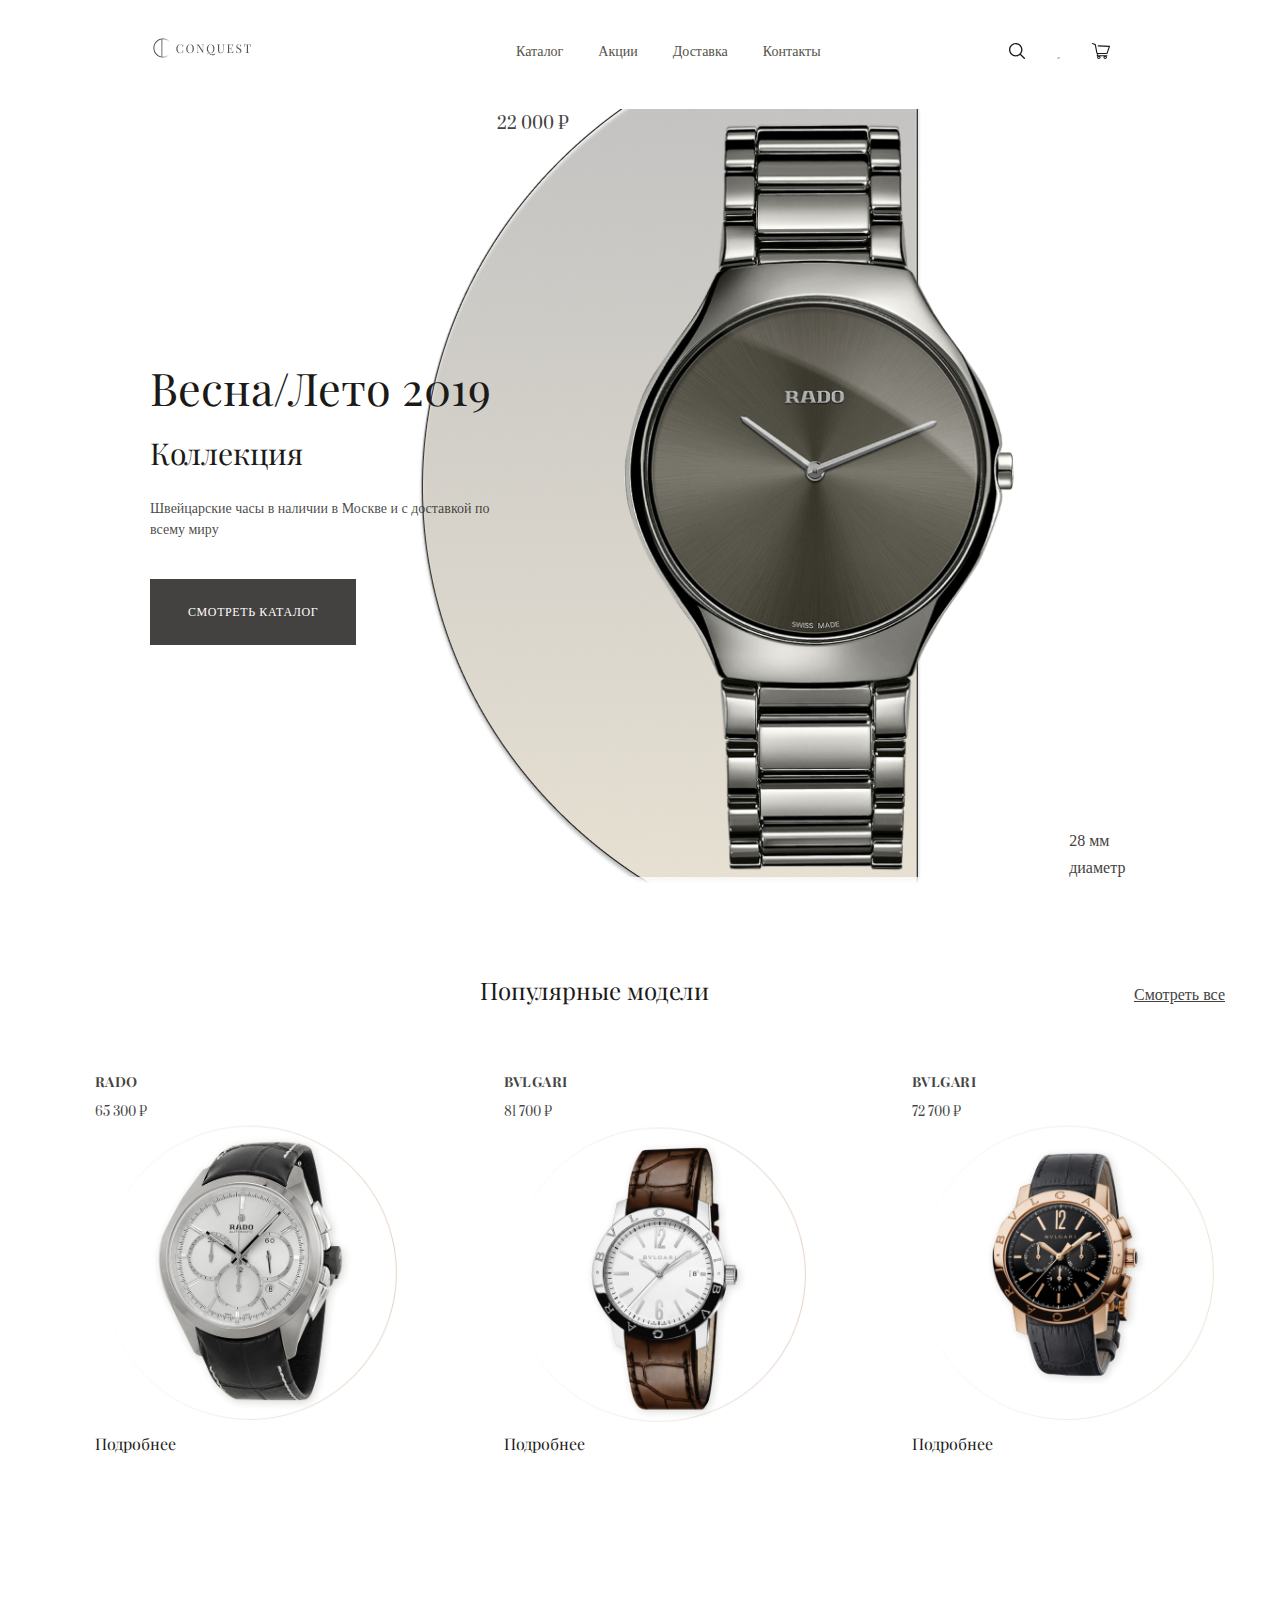
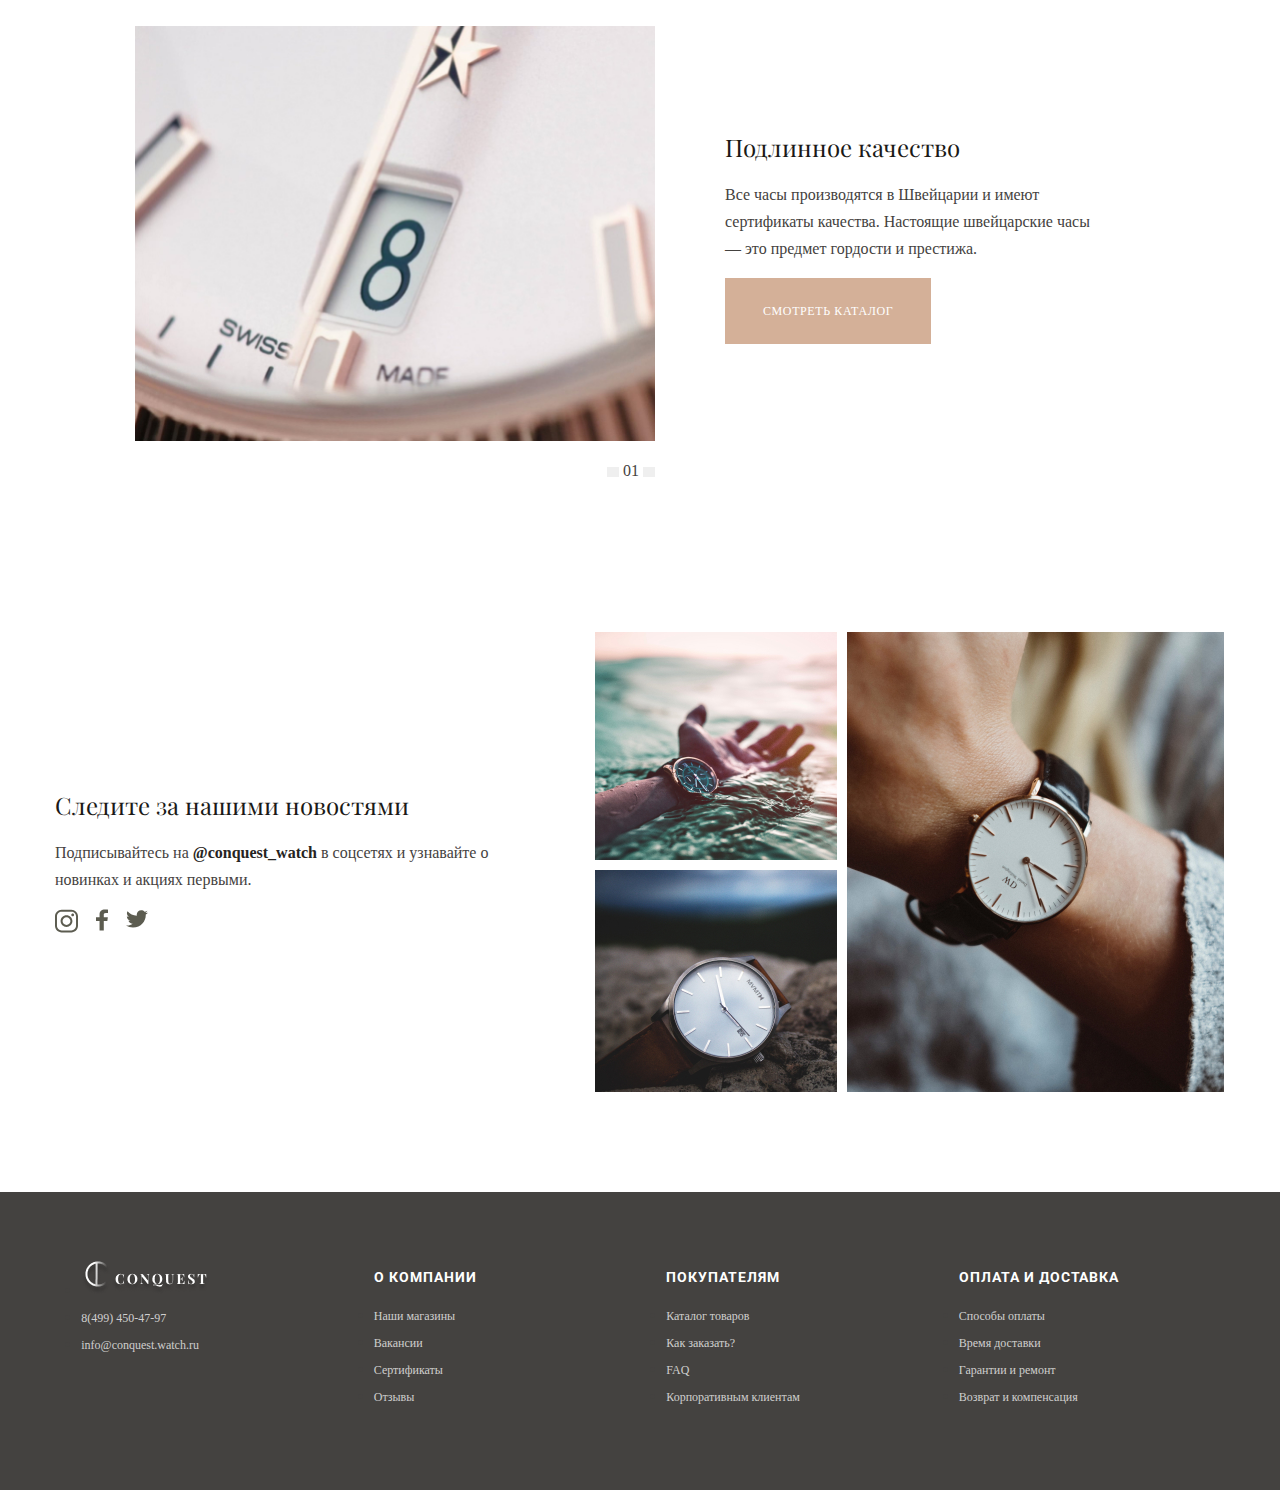
==== index.html @ d6b50c5d "Index is ready" ====
<!DOCTYPE html>
<html lang="ru">
    <head>
        <meta charset="utf-8">
        <title>Интернет-магазин часов Conquest</title>
        <link rel="stylesheet" href="style.css">
        <link href="https://fonts.googleapis.com/css2?family=Open+Sans:wght@400;700&family=Playfair+Display&family=Prata&family=Roboto:wght@400;500;700&display=swap" rel="stylesheet">
    </head>
    
    <body>
        <header class="main-header">
            <nav class="main-nav">
                <div class="container">
                    <div class="main-header-nav-wrapper">
                        <a class="header__img" href="">
                            <img  width="104" height="26" src="img/logo.png" alt="Логотип сайта">
                        </a>
                        <ul class="site-navigation">
                            <li class="site-navigation__item">
                                <a class="site-navigation__link">Каталог</a></li>
                            <li class="site-navigation__item">
                                <a class="site-navigation__link">Акции</a></li>
                            <li class="site-navigation__item">
                                <a class="site-navigation__link">Доставка</a></li>
                            <li class="site-navigation__item">
                                <a class="site-navigation__link">Контакты</a></li>
                        </ul>
                        <ul class="user-navigation">
                            <li class="user-navigation__item">
                                <a class="user-navigation__link">
                                  <img src="img/search.svg" width="16" height="16" alt="Поиск">
                                </a></li>
                            <li class="user-navigation__item">
                              <a class="user-navigation__link">
                                  <img src="img/favourite.svg" width="27" height="2ё" alt="Избранное">
                              </a></li>
                            <li class="user-navigation__item">
                                <a class="user-navigation__link">
                                  <img src="img/shopping-cart.svg" width="18" height="16" alt="Корзина">
                                </a></li>
                        </ul>
                    </div>
                </div>
            </nav>
        </header>
        
        <main>
        <h1 class="visually-hidden">Интернет-магазин часов "Conquest"</h1>
            <section class="promo">
                <div class="container">
                    <div class="promo-wrapper">
                        <div class="promo-text-col">
                            <h2 class="promo-title"><span>Весна/Лето 2019</span> Коллекция</h2>
                            <p class="promo-text">Швейцарские часы в наличии в Москве и с доставкой по всему миру</p>
                            <a class="btn btn-grey">Смотреть каталог</a>
                        </div>
                        <div class="promo-img-col">
                            <p class="promo-price promo-img-text">22 000 &#8381;</p>
                            <img src="img/watch_main.png" width="498" height="800" alt="Швейцарские часы">
                             <p class="promo-description">28 мм диаметр</p>
                         </div>
                     </div>
                 </div>
            </section>
            
            <section class="popular">
                <div class="container">
                    <header class="popular__header">
                        <h2 class="popular__title">Популярные модели</h2>
                        <a href="" class="show-more">Смотреть все</a>
                    </header>
                    <ul class="popular__list">
                        <li class="popular__item">
                            <h3 class="popular__subtitle">Rado</h3>
                            <p class="popular__price">65 300 &#8381</p>
                            <img class="popular__img" src="img/watch_1.png" width="313" alt="Часы Rado">
                            <a class="popular__link" href="">Подробнее</a>
                        </li>
                        <li class="popular__item">
                            <h3 class="popular__subtitle">Bvlgari</h3>
                            <p class="popular__price">81 700 &#8381</p>
                            <img class="popular__img" src="img/watch_3.png"  width="313" alt="Часы Bvlgari">
                            <a class="popular__link" href="">Подробнее</a>
                        </li>
                        <li class="popular__item">
                            <h3 class="popular__subtitle">Bvlgari</h3>
                            <p class="popular__price">72 700 &#8381</p>
                            <img class="popular__img" src="img/watch_4.png"  width="313" alt="Часы Bvlgari">
                            <a class="popular__link" href="">Подробнее</a>
                        </li>
                    </ul>
                </div>
            </section>
            
            <section class="banner">
                <div class="container">
                    <div class="banner-wrapper">
                      <div class="banner-img-col">
                        <img class="banner__img" src="img/photo_banner.jpg" width="520" height="415" alt="Подлинное качество">
                        <p class="gallery-button">
                        <button type="button" class="btn-previous"></button>
                        <span>01</span>
                        <button type="button" class="btn-next"></button>
                        </p>
                    </div>
                    <div class="banner-text-col">
                        <h2>Подлинное качество</h2>
                        <p>Все часы производятся в Швейцарии и имеют сертификаты качества. Настоящие швейцарские часы — это предмет гордости и престижа.</p>
                        <a class="btn btn-orange" href="">Смотреть каталог</a>
                    </div>
                </div>
              </div>
            </section>
            
            <section class="news">
                <div class="container">
                    <div class="news-wrapper">
                        <div class="news-text-col">
                            <h2>Следите за нашими новостями</h2>
                            <p>Подписывайтесь на <a class="news__link" href="instagram.com/conquest_watch">@conquest_watch</a> в соцсетях и узнавайте о новинках и акциях первыми.</p>
                            <ul class="social__list">
                                <li class="social__item">
                                    <a href="instagram.com/conquest_watch">
                                      <img src="img/instagram_icon.svg" width="23" alt="Instagram">
                                  </a>
                                </li>
                                <li class="social__item">
                                    <a href="facebook.com/conquest_watch">
                                       <img src="img/facebook_icon.svg" width="12" alt="Facebook">
                                  </a>
                                </li>
                                <li class="social__item">
                                    <a href="instagram.com/conquest_watch">
                                      <img src="img/twitter_icon.svg" width="22" alt="Twitter">
                                  </a>
                                </li>
                            </ul>
                        </div>
                        <div class="news-img-col">
                          <img class="news__img" src="img/photo_1.jpg" width="242" height="228" alt="">  
                            <img class="news__img" src="img/photo_2.jpg" width="242" height="222" alt="">                          <img class="news__img" src="img/photo_3.jpg" width="377" height="460" alt="">  
                        </div>
                    </div>
                </div>
            </section>
        
            
        </main>
        
        <footer class="main-footer">
            <div class="container">
                <div class="main-footer-wrapper">
                   <section class="main-footer-column">
                       <ul class="contacts-list">
                            <li class="contacts__item">
                               <img class="footer__logo" width="130" alt="Логотип компании Conquest" src="img/logo-white.png">
                            </li>
                            <li class="contacts__item">
                                <a class="main-footer-link" href="tel:84994504797">
                                8(499) 450-47-97
                                </a>
                            </li>
                            <li class="contacts__item">
                                <a class="main-footer-link" href="mailto:info@conquest.watch.ru">
                                    info@conquest.watch.ru
                                </a>
                            </li>
                       </ul>
                   </section>
           
           <section class="main-footer-column">
                    <h2 class="main-footer-title">О компании</h2>
                    <ul class="about-list">
                       <li>
                           <a class="main-footer-link" href="#">Наши магазины</a>
                        </li>
                       <li>
                           <a class="main-footer-link" href="#">Вакансии</a>
                       </li>
                       <li>
                           <a class="main-footer-link" href="#">Сертификаты</a>
                        </li>
                       <li>
                           <a class="main-footer-link" href="#">Отзывы</a>
                    </li>
               </ul>
           </section>
           <section class="main-footer-column">
            <h2 class="main-footer-title">Покупателям</h2>
            <ul class="info-list">
              <li><a class="main-footer-link" href="#">Каталог товаров</a></li>
              <li><a class="main-footer-link" href="#">Как заказать?</a></li>
              <li><a class="main-footer-link" href="#">FAQ</a></li>
              <li><a class="main-footer-link" href="#">Корпоративным клиентам</a></li>
            </ul>
          </section>
           <section class="main-footer-column">
            <h2 class="main-footer-title">Оплата и доставка</h2>
            <ul class="delivery-list">
              <li><a class="main-footer-link" href="#">Способы оплаты</a></li>
              <li><a class="main-footer-link" href="#">Время доставки</a></li>
              <li><a class="main-footer-link" href="#">Гарантии и ремонт</a></li>
              <li><a class="main-footer-link" href="#">Возврат и компенсация</a></li>
            </ul>
          </section>
           </div>
          </div>           
        </footer>
        
    </body>
</html>
---- style.css ----
body {
    margin: 0;
    padding: 0
    font-family: 'Roboto', 'Open sans', 'Verdana', sans-serif;
    font-weight: normal;
    font-size: 16px;
    line-height: 27px;
    color: #444240;
    min-width: 1200px;
}

* {
  box-sizing: border-box;
}

.visually-hidden {
    position: absolute;
    clip: rect(1px 1px 1px 1px);
    clip: rect(1px, 1px, 1px, 1px);
    padding: 0;
    border:0;
    height: 1px;
    width: 1px;
    overflow: hidden;
}

.container {
    width: 1170px;
    margin: 0 auto;
}

.main-header-nav-wrapper {
    display: flex;
    justify-content: flex-start;
    padding-left: 95px;
    padding-right: 95px;
}

.header__img {    
    padding-top: 35px;
    padding-bottom: 28px;
    margin-right: auto;
}

.site-navigation {
    display: flex;
    flex-wrap: wrap;
    width: 422px;
    
    margin: auto;
    
    list-style: none;
}

.site-navigation__item {
    padding-top: 35px;
    padding-bottom: 28px;
    margin-right: 35px;
    
    font-size: 14px;
    line-height: 16px;

    color: #555248;
}
    
.user-navigation {
    display: flex;
    justify-content: flex-end;
    align-content: flex-start;
    flex-wrap: wrap;
    
    margin: 0;
    padding: 0;
    
    list-style: none;
}

.user-navigation__item {
    list-style: none;
    
    padding-top: 40px;
    padding-bottom: 29px;
    
    margin-right: 20px;
}

.promo {
  background: url("img/elipse_main.png") no-repeat 55%;
}

.promo-wrapper {
    display: flex; 
  justify-content: flex-start;
  padding-left: 95px;
    padding-right: 95px;
}

.promo-text-col {
    width: 420 px;
    padding: 235px 0;  
}

.promo-img-col {
    display: flex;
  justify-content: space-between;
  width: 750px;    
}

h2 {
    font-family: Playfair Display;
    font-style: normal;
    font-weight: normal;

    color: #1B1A17;
}

.promo-title {
    font-size: 30px;
    line-height: 40px;
}

.promo-title span {
    font-size: 45px;
    line-height: 60px;
    display: block;
    margin-bottom: 16px;
}

.promo-text {
    font-weight: 300;
    font-size: 14px;
    line-height: 21px;

    color: rgba(27, 26, 23, 0.82);
    
    margin-bottom: 39px;
}

.btn {
    display: inline-block;
   
    padding: 26px 38px;
    
    font-weight: 500;
    font-size: 12px;
    line-height: 14px;
    letter-spacing: 0.05em;
    text-transform: uppercase;
    text-align: center;

    color: #FFFFFF;
}

.btn-grey {
    background: #444240;
}

.promo-price::after {
    content: "";
    width: 50px;
    background: url("img/line.png") no-repeat;
    display: inline-block;
}

.promo-description {
    align-self: flex-end; 
  
}

.promo-img-text {
    font-family: 'Prata';
    font-style: normal;
    font-weight: normal;
    font-size: 16px;
    line-height: 22px;
}

.popular {
    margin-top: 80px;
    margin-bottom: 120px;
}

.popular__header {
    display: flex;
}

.popular__title {
    margin: auto;   
}

.show-more {
  align-self: flex-end;  
  font-weight: 500;
  font-size: 16px;
  line-height: 19px;
  color: #444240;
  text-decoration: underline;
}

.popular__list {
    margin-top: 52px;
    display: flex;
    flex-wrap: wrap;
    justify-content: space-between;
  
  margin-right: -35px;    
}

.popular__item {
    list-style: none;  
    
    display: flex;
    flex-direction: column;    
    margin-right: 35px;
}

a {
    text-decoration: none;
}

.popular__subtitle {
  font-family: Playfair Display;
font-style: normal;
font-weight: bold;
font-size: 14px;
line-height: 24px;
letter-spacing: 0.03em;

color: rgba(27, 26, 23, 0.82);
  text-transform: uppercase;
  
  margin-bottom: 10px;
}

.popular__price {
  font-family: Prata;
font-style: normal;
font-weight: normal;
font-size: 12px;
line-height: 16px;

color: rgba(27, 26, 23, 0.82);
  
  margin-top: 0;
  margin-bottom: 0;
}



.popular__link {
    font-family: Playfair Display;
    font-style: normal;
    font-weight: normal;
    font-size: 16px;
    line-height: 21px;
    color: #1B1A17;
}

.banner {
  background: url("img/frame 1.png") no-repeat center center;
  background-size: 100%;
  margin-bottom: 80px;
}

.banner-wrapper {
    display: flex;
    justify-content: center;  
}

.banner-img-col {
    width: 600px;    
    padding: 52px 0 52px 80px;    
  
  display: flex;
  flex-direction: column;  
}

.gallery-button {
  align-self: flex-end;  
}

.btn-previous {
  backgorund: url("img/arrow_left.svg") no-repeat;
  background-size: 5px 10px;
  border: none;
  height: 10px;
}

.btn-next {
  backgorund: url("img/arrow_right.svg");
  background-size: 5px 10px;
  border: none;
  height: 10px;
}

.galerry-button span {
  font-family: Prata;
  font-style: normal;
  font-weight: normal;
  font-size: 12px;
  line-height: 16px;
  color: rgba(27, 26, 23, 0.82);
}

.banner-text-col {
    width: 570px;
    padding: 140px 125px 135px 70px;     
}

.btn-orange {
    background: #D4B098;
}

.news-wrapper {
    display:flex;
    justify-content: flex-start;
    flex-wrap: wrap;
}

.news-text-col {
    width: 540 px;
    padding: 140px 70px 150px 0;    
    box-sizing: border-box;
}

.news__link {
  font-weight: bold;
  color: #262421;  
}

.news-text-col p {
  width: 470px;
}

.social__list { 
  display: flex;    
  
  margin: 0;
  padding: 0;
}

.social__item {   
  list-style: none;
  
  margin-right: 18px;
}

.news-img-col {
    display: flex;
  flex-direction: column;
  flex-wrap: wrap;
  height: 470px;  
  margin-right: -10px; 
}

.news__img {    
    margin-right: 10px; 
}

.news__img:first-of-type {
  margin-bottom: 10px;
}

.main-footer {
    background: #444240;
    margin-top: 90px;
    padding-top: 65px;
    padding-bottom: 65px;
}
.main-footer-wrapper {
    display: flex;
    justify-content: space-around;
}

.main-footer-column {
  width: 240px;
}

.contacts-list {
  margin-top: 0; 
}



.main-footer ul {
    padding-left: 0;
    margin-left: 0;
}

.main-footer-title {
    font-family: Roboto, Open sans;
    font-style: normal;
    font-weight: bold;
    font-size: 14px;
    line-height: 16px;
    letter-spacing: 0.07em;
    text-transform: uppercase;
    color: #FFFFFF;
}

.main-footer-link {
    font-size: 12px;
    line-height: 14px;
    color: rgba(255, 255, 255, 0.75);
    margin-top: 15px;
}
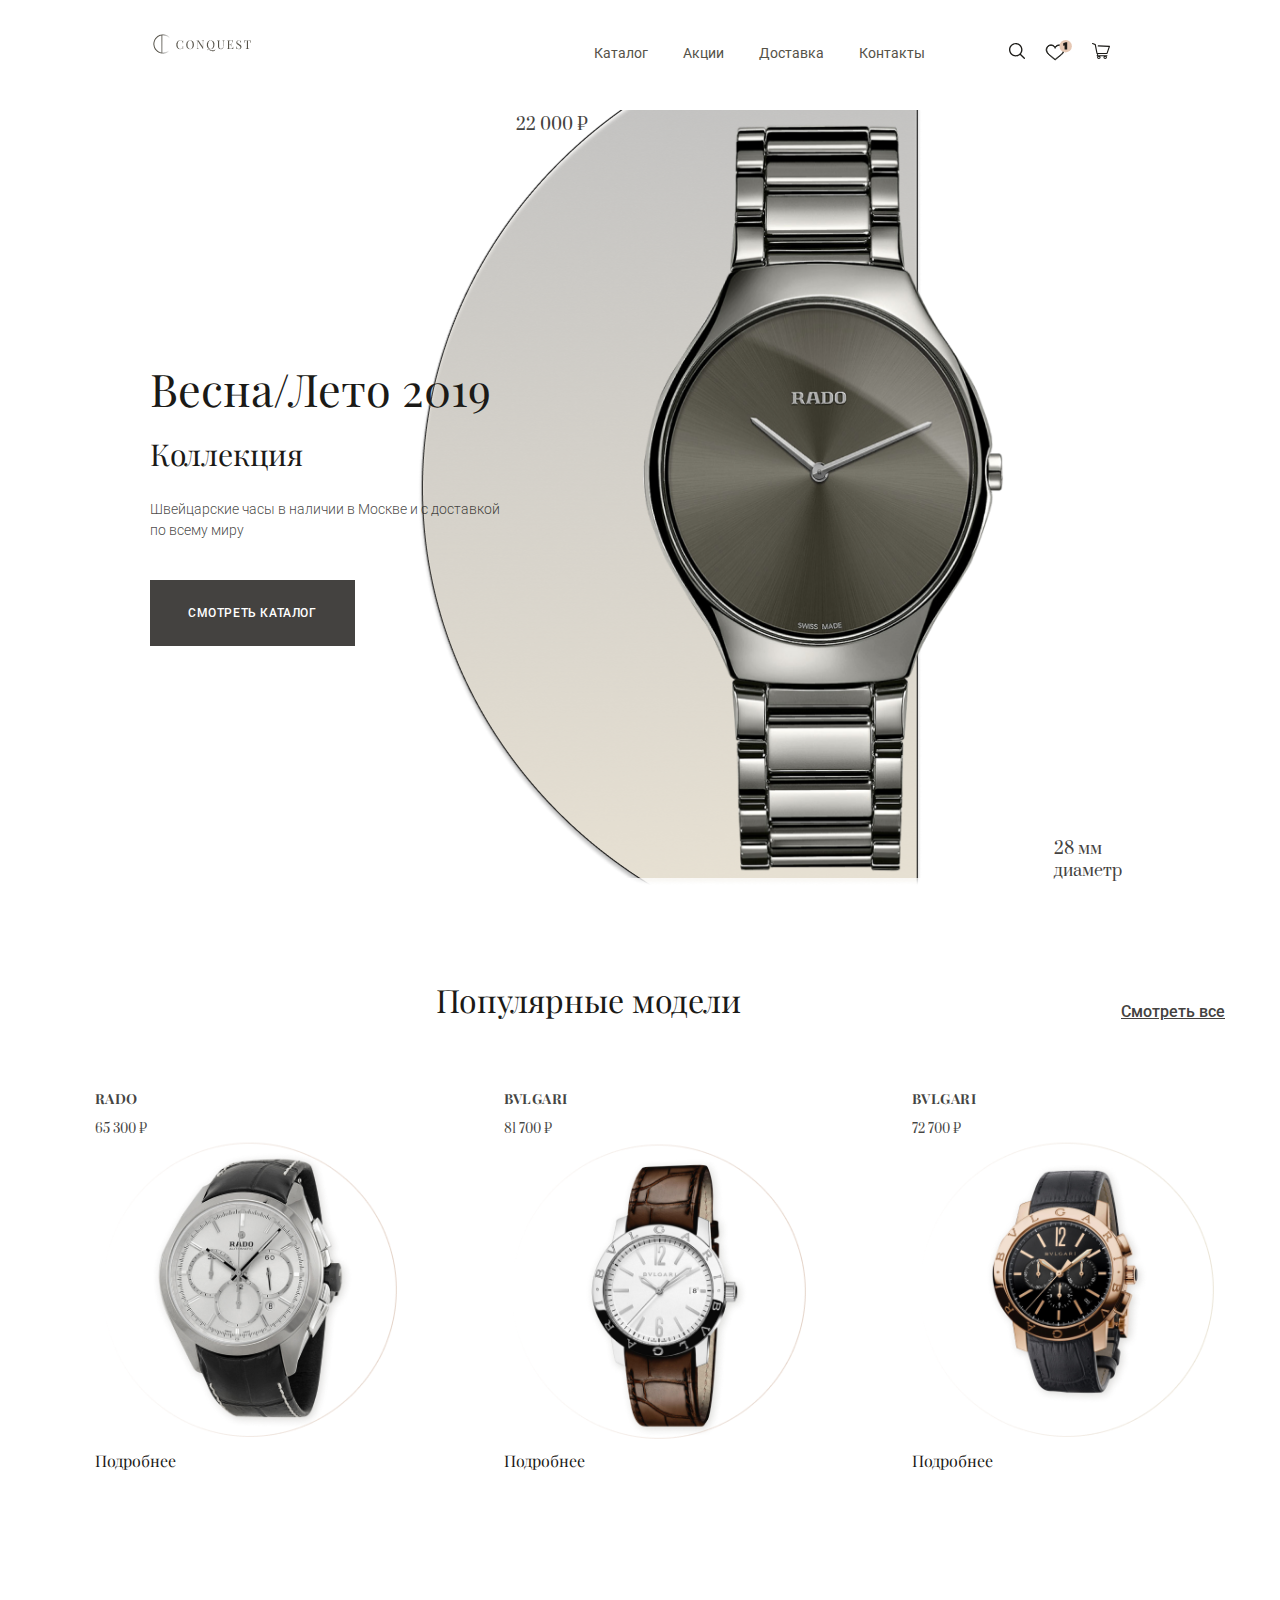
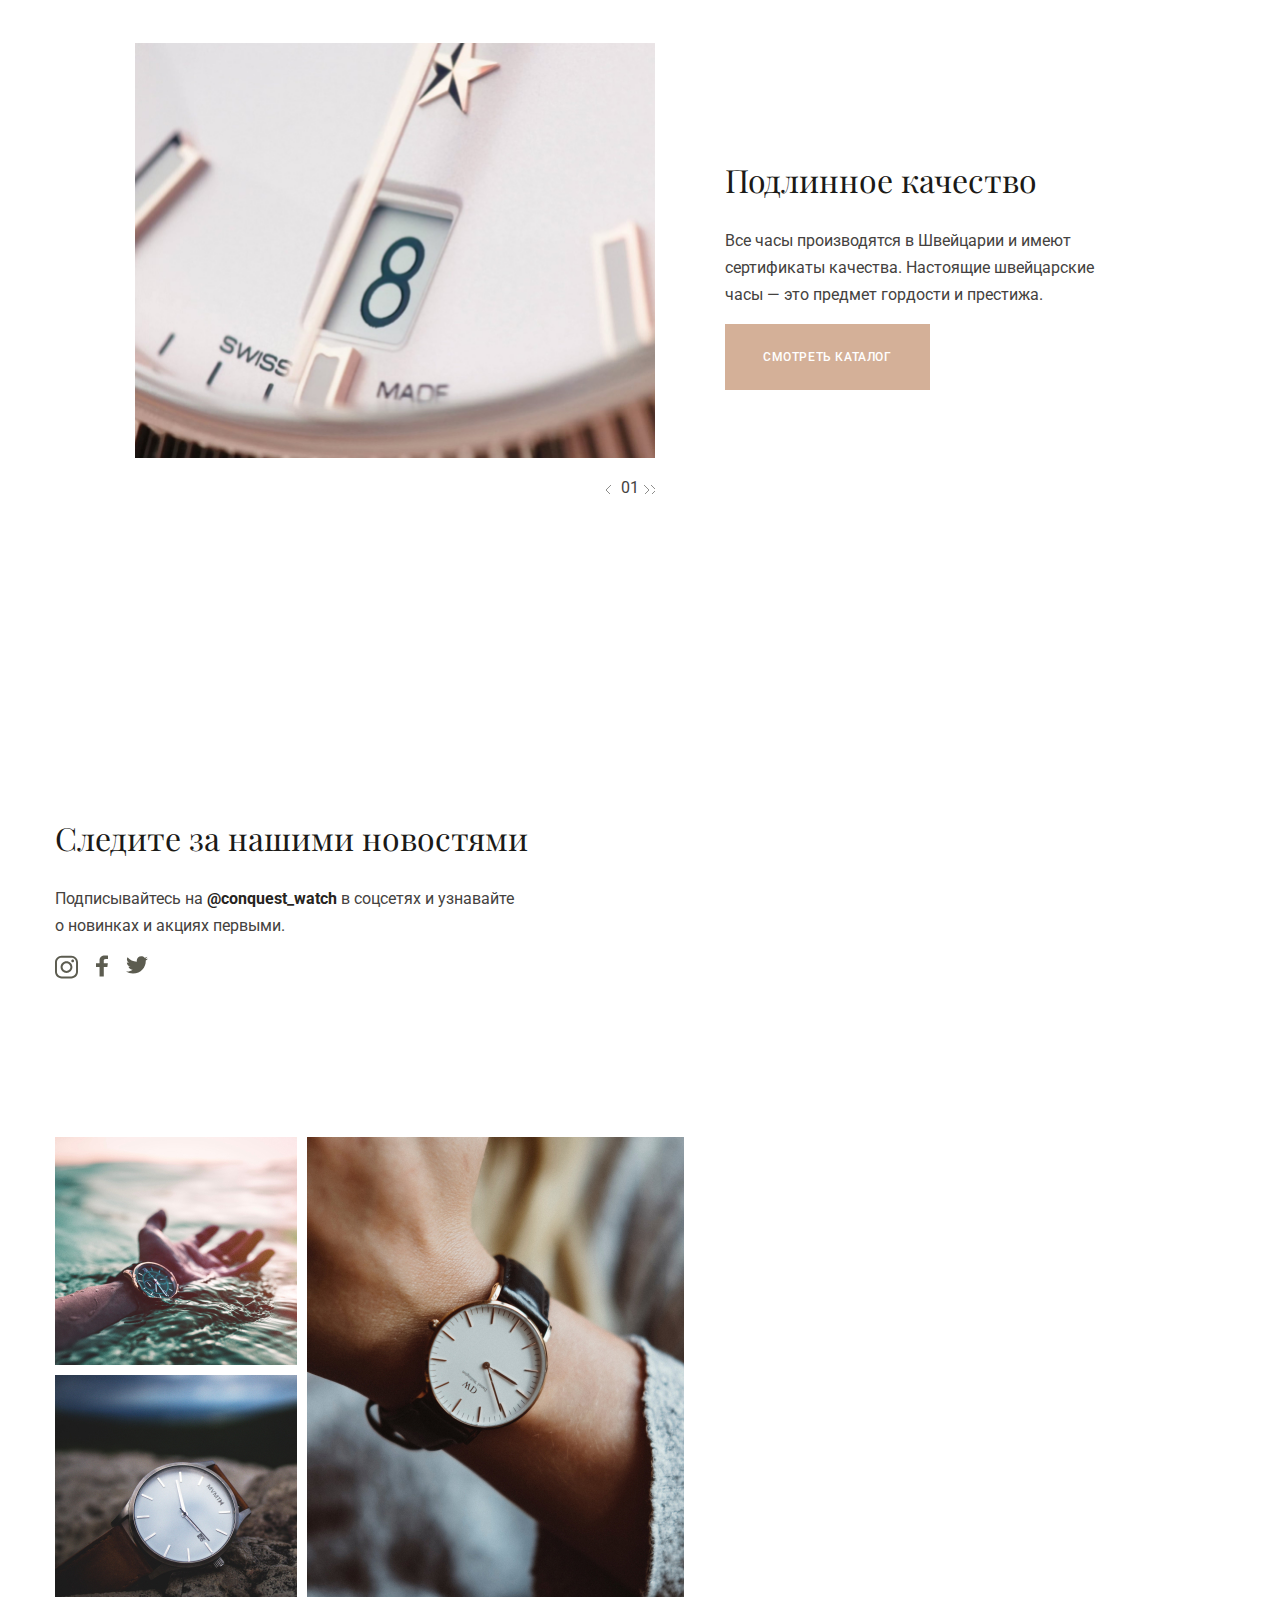
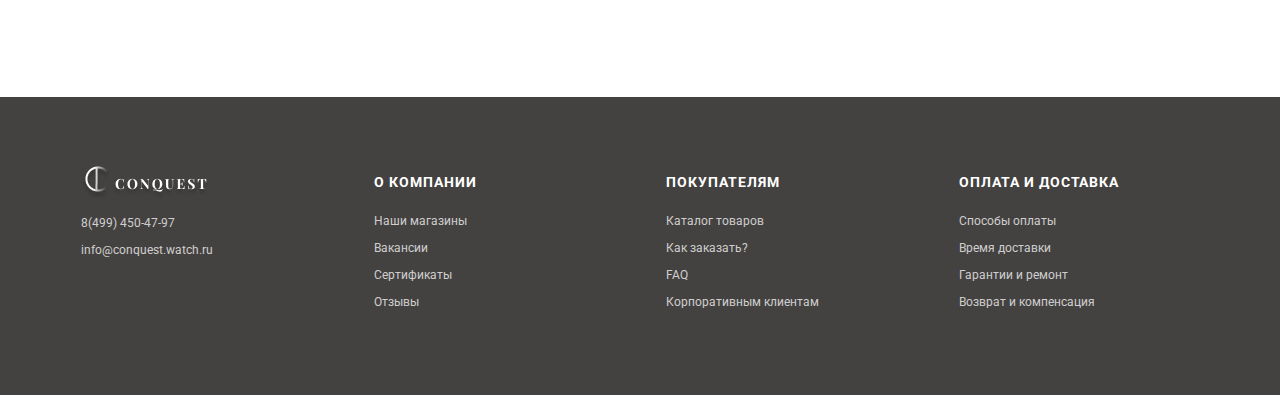
==== commit 10a3c556: "validated and formatted HTML, changed img" ====
--- a/index.html
+++ b/index.html
@@ -1,211 +1,209 @@
 <!DOCTYPE html>
 <html lang="ru">
-    <head>
-        <meta charset="utf-8">
-        <title>Интернет-магазин часов Conquest</title>
-        <link rel="stylesheet" href="style.css">
-        <link href="https://fonts.googleapis.com/css2?family=Open+Sans:wght@400;700&family=Playfair+Display&family=Prata&family=Roboto:wght@400;500;700&display=swap" rel="stylesheet">
-    </head>
-    
-    <body>
-        <header class="main-header">
-            <nav class="main-nav">
-                <div class="container">
-                    <div class="main-header-nav-wrapper">
-                        <a class="header__img" href="">
-                            <img  width="104" height="26" src="img/logo.png" alt="Логотип сайта">
-                        </a>
-                        <ul class="site-navigation">
-                            <li class="site-navigation__item">
-                                <a class="site-navigation__link">Каталог</a></li>
-                            <li class="site-navigation__item">
-                                <a class="site-navigation__link">Акции</a></li>
-                            <li class="site-navigation__item">
-                                <a class="site-navigation__link">Доставка</a></li>
-                            <li class="site-navigation__item">
-                                <a class="site-navigation__link">Контакты</a></li>
-                        </ul>
-                        <ul class="user-navigation">
-                            <li class="user-navigation__item">
-                                <a class="user-navigation__link">
-                                  <img src="img/search.svg" width="16" height="16" alt="Поиск">
-                                </a></li>
-                            <li class="user-navigation__item">
-                              <a class="user-navigation__link">
-                                  <img src="img/favourite.svg" width="27" height="2ё" alt="Избранное">
-                              </a></li>
-                            <li class="user-navigation__item">
-                                <a class="user-navigation__link">
-                                  <img src="img/shopping-cart.svg" width="18" height="16" alt="Корзина">
-                                </a></li>
-                        </ul>
-                    </div>
-                </div>
-            </nav>
+
+<head>
+  <meta charset="utf-8">
+  <title>Интернет-магазин часов Conquest</title>
+  <link rel="stylesheet" href="style.css">
+  <link href="https://fonts.googleapis.com/css2?family=Open+Sans:wght@400;700&family=Playfair+Display&family=Prata&family=Roboto:wght@400;500;700&display=swap" rel="stylesheet">
+</head>
+
+<body>
+  <header class="main-header">
+    <nav class="main-nav">
+      <div class="container">
+        <div class="main-header-nav-wrapper">
+          <a class="header__img" href="">
+            <img width="104" height="26" src="img/logo.png" alt="Логотип сайта">
+          </a>
+          <ul class="site-navigation">
+            <li class="site-navigation__item">
+              <a class="site-navigation__link" href="men_watch.html">Каталог</a></li>
+            <li class="site-navigation__item">
+              <a class="site-navigation__link" href="card.html">Акции</a></li>
+            <li class="site-navigation__item">
+              <a class="site-navigation__link" href="">Доставка</a></li>
+            <li class="site-navigation__item">
+              <a class="site-navigation__link" href="">Контакты</a></li>
+          </ul>
+          <ul class="user-navigation">
+            <li class="user-navigation__item">
+              <a class="user-navigation__link">
+                <img src="img/search.svg" width="16" height="16" alt="Поиск">
+              </a>
+            </li>
+            <li class="user-navigation__item">
+              <a class="user-navigation__link">
+                <img src="img/favourite.svg" width="27" height="21" alt="Избранное">
+              </a>
+            </li>
+            <li class="user-navigation__item">
+              <a class="user-navigation__link">
+                <img src="img/shopping-cart.svg" width="18" height="16" alt="Корзина">
+              </a>
+            </li>
+          </ul>
+        </div>
+      </div>
+    </nav>
+  </header>
+
+  <main>
+    <h1 class="visually-hidden">Интернет-магазин часов "Conquest"</h1>
+    <section class="promo">
+      <div class="container">
+        <div class="promo-wrapper">
+          <div class="promo-text-col">
+            <h2 class="promo-title"><span>Весна/Лето 2019</span> Коллекция</h2>
+            <p class="promo-text">Швейцарские часы в наличии в Москве и с доставкой по всему миру</p>
+            <a class="btn btn-grey" href="">Смотреть каталог</a>
+          </div>
+          <div class="promo-img-col">
+            <p class="promo-price promo-img-text">22 000 &#8381;</p>
+            <img src="img/watch_main.png" width="460" height="800" alt="Швейцарские часы">
+            <p class="promo-description">28 мм диаметр</p>
+          </div>
+        </div>
+      </div>
+    </section>
+
+    <section class="popular">
+      <div class="container">
+        <header class="popular__header">
+          <h2 class="popular__title">Популярные модели</h2>
+          <a href="" class="show-more">Смотреть все</a>
         </header>
-        
-        <main>
-        <h1 class="visually-hidden">Интернет-магазин часов "Conquest"</h1>
-            <section class="promo">
-                <div class="container">
-                    <div class="promo-wrapper">
-                        <div class="promo-text-col">
-                            <h2 class="promo-title"><span>Весна/Лето 2019</span> Коллекция</h2>
-                            <p class="promo-text">Швейцарские часы в наличии в Москве и с доставкой по всему миру</p>
-                            <a class="btn btn-grey">Смотреть каталог</a>
-                        </div>
-                        <div class="promo-img-col">
-                            <p class="promo-price promo-img-text">22 000 &#8381;</p>
-                            <img src="img/watch_main.png" width="498" height="800" alt="Швейцарские часы">
-                             <p class="promo-description">28 мм диаметр</p>
-                         </div>
-                     </div>
-                 </div>
-            </section>
-            
-            <section class="popular">
-                <div class="container">
-                    <header class="popular__header">
-                        <h2 class="popular__title">Популярные модели</h2>
-                        <a href="" class="show-more">Смотреть все</a>
-                    </header>
-                    <ul class="popular__list">
-                        <li class="popular__item">
-                            <h3 class="popular__subtitle">Rado</h3>
-                            <p class="popular__price">65 300 &#8381</p>
-                            <img class="popular__img" src="img/watch_1.png" width="313" alt="Часы Rado">
-                            <a class="popular__link" href="">Подробнее</a>
-                        </li>
-                        <li class="popular__item">
-                            <h3 class="popular__subtitle">Bvlgari</h3>
-                            <p class="popular__price">81 700 &#8381</p>
-                            <img class="popular__img" src="img/watch_3.png"  width="313" alt="Часы Bvlgari">
-                            <a class="popular__link" href="">Подробнее</a>
-                        </li>
-                        <li class="popular__item">
-                            <h3 class="popular__subtitle">Bvlgari</h3>
-                            <p class="popular__price">72 700 &#8381</p>
-                            <img class="popular__img" src="img/watch_4.png"  width="313" alt="Часы Bvlgari">
-                            <a class="popular__link" href="">Подробнее</a>
-                        </li>
-                    </ul>
-                </div>
-            </section>
-            
-            <section class="banner">
-                <div class="container">
-                    <div class="banner-wrapper">
-                      <div class="banner-img-col">
-                        <img class="banner__img" src="img/photo_banner.jpg" width="520" height="415" alt="Подлинное качество">
-                        <p class="gallery-button">
-                        <button type="button" class="btn-previous"></button>
-                        <span>01</span>
-                        <button type="button" class="btn-next"></button>
-                        </p>
-                    </div>
-                    <div class="banner-text-col">
-                        <h2>Подлинное качество</h2>
-                        <p>Все часы производятся в Швейцарии и имеют сертификаты качества. Настоящие швейцарские часы — это предмет гордости и престижа.</p>
-                        <a class="btn btn-orange" href="">Смотреть каталог</a>
-                    </div>
-                </div>
-              </div>
-            </section>
-            
-            <section class="news">
-                <div class="container">
-                    <div class="news-wrapper">
-                        <div class="news-text-col">
-                            <h2>Следите за нашими новостями</h2>
-                            <p>Подписывайтесь на <a class="news__link" href="instagram.com/conquest_watch">@conquest_watch</a> в соцсетях и узнавайте о новинках и акциях первыми.</p>
-                            <ul class="social__list">
-                                <li class="social__item">
-                                    <a href="instagram.com/conquest_watch">
-                                      <img src="img/instagram_icon.svg" width="23" alt="Instagram">
-                                  </a>
-                                </li>
-                                <li class="social__item">
-                                    <a href="facebook.com/conquest_watch">
-                                       <img src="img/facebook_icon.svg" width="12" alt="Facebook">
-                                  </a>
-                                </li>
-                                <li class="social__item">
-                                    <a href="instagram.com/conquest_watch">
-                                      <img src="img/twitter_icon.svg" width="22" alt="Twitter">
-                                  </a>
-                                </li>
-                            </ul>
-                        </div>
-                        <div class="news-img-col">
-                          <img class="news__img" src="img/photo_1.jpg" width="242" height="228" alt="">  
-                            <img class="news__img" src="img/photo_2.jpg" width="242" height="222" alt="">                          <img class="news__img" src="img/photo_3.jpg" width="377" height="460" alt="">  
-                        </div>
-                    </div>
-                </div>
-            </section>
-        
-            
-        </main>
-        
-        <footer class="main-footer">
-            <div class="container">
-                <div class="main-footer-wrapper">
-                   <section class="main-footer-column">
-                       <ul class="contacts-list">
-                            <li class="contacts__item">
-                               <img class="footer__logo" width="130" alt="Логотип компании Conquest" src="img/logo-white.png">
-                            </li>
-                            <li class="contacts__item">
-                                <a class="main-footer-link" href="tel:84994504797">
-                                8(499) 450-47-97
-                                </a>
-                            </li>
-                            <li class="contacts__item">
-                                <a class="main-footer-link" href="mailto:info@conquest.watch.ru">
-                                    info@conquest.watch.ru
-                                </a>
-                            </li>
-                       </ul>
-                   </section>
-           
-           <section class="main-footer-column">
-                    <h2 class="main-footer-title">О компании</h2>
-                    <ul class="about-list">
-                       <li>
-                           <a class="main-footer-link" href="#">Наши магазины</a>
-                        </li>
-                       <li>
-                           <a class="main-footer-link" href="#">Вакансии</a>
-                       </li>
-                       <li>
-                           <a class="main-footer-link" href="#">Сертификаты</a>
-                        </li>
-                       <li>
-                           <a class="main-footer-link" href="#">Отзывы</a>
-                    </li>
-               </ul>
-           </section>
-           <section class="main-footer-column">
-            <h2 class="main-footer-title">Покупателям</h2>
-            <ul class="info-list">
-              <li><a class="main-footer-link" href="#">Каталог товаров</a></li>
-              <li><a class="main-footer-link" href="#">Как заказать?</a></li>
-              <li><a class="main-footer-link" href="#">FAQ</a></li>
-              <li><a class="main-footer-link" href="#">Корпоративным клиентам</a></li>
+        <ul class="popular__list">
+          <li class="popular__item">
+            <h3 class="popular__subtitle">Rado</h3>
+            <p class="popular__price">65 300 &#8381;</p>
+            <img class="popular__img" src="img/watch_1.png" width="313" alt="Часы Rado">
+            <a class="popular__link" href="">Подробнее</a>
+          </li>
+          <li class="popular__item">
+            <h3 class="popular__subtitle">Bvlgari</h3>
+            <p class="popular__price">81 700 &#8381;</p>
+            <img class="popular__img" src="img/watch_3.png" width="313" alt="Часы Bvlgari">
+            <a class="popular__link" href="">Подробнее</a>
+          </li>
+          <li class="popular__item">
+            <h3 class="popular__subtitle">Bvlgari</h3>
+            <p class="popular__price">72 700 &#8381;</p>
+            <img class="popular__img" src="img/watch_4.png" width="313" alt="Часы Bvlgari">
+            <a class="popular__link" href="">Подробнее</a>
+          </li>
+        </ul>
+      </div>
+    </section>
+
+    <section class="banner">
+      <div class="container">
+        <div class="banner-wrapper">
+          <div class="banner-img-col">
+            <img class="banner__img" src="img/photo_banner.jpg" width="520" height="415" alt="Подлинное качество">
+            <p class="gallery-button">
+              <button type="button" class="btn-previous"></button>
+              <span>01</span>
+              <button type="button" class="btn-next"></button>
+            </p>
+          </div>
+          <div class="banner-text-col">
+            <h2>Подлинное качество</h2>
+            <p>Все часы производятся в Швейцарии и имеют сертификаты качества. Настоящие швейцарские часы — это предмет гордости и престижа.</p>
+            <a class="btn btn-orange" href="">Смотреть каталог</a>
+          </div>
+        </div>
+      </div>
+    </section>
+
+    <section class="news">
+      <div class="container">
+        <div class="news-wrapper">
+          <div class="news-text-col">
+            <h2>Следите за нашими новостями</h2>
+            <p>Подписывайтесь на <a class="news__link" href="instagram.com/conquest_watch">@conquest_watch</a> в соцсетях и узнавайте о новинках и акциях первыми.</p>
+            <ul class="social__list">
+              <li class="social__item">
+                <a href="instagram.com/conquest_watch">
+                  <img src="img/instagram_icon.svg" width="23" alt="Instagram">
+                </a>
+              </li>
+              <li class="social__item">
+                <a href="facebook.com/conquest_watch">
+                  <img src="img/facebook_icon.svg" width="12" alt="Facebook">
+                </a>
+              </li>
+              <li class="social__item">
+                <a href="instagram.com/conquest_watch">
+                  <img src="img/twitter_icon.svg" width="22" alt="Twitter">
+                </a>
+              </li>
             </ul>
-          </section>
-           <section class="main-footer-column">
-            <h2 class="main-footer-title">Оплата и доставка</h2>
-            <ul class="delivery-list">
-              <li><a class="main-footer-link" href="#">Способы оплаты</a></li>
-              <li><a class="main-footer-link" href="#">Время доставки</a></li>
-              <li><a class="main-footer-link" href="#">Гарантии и ремонт</a></li>
-              <li><a class="main-footer-link" href="#">Возврат и компенсация</a></li>
-            </ul>
-          </section>
-           </div>
-          </div>           
-        </footer>
-        
-    </body>
-</html>+          </div>
+          <div class="news-img-col">
+            <img class="news__img" src="img/photo_1.jpg" width="242" height="228" alt="">
+            <img class="news__img" src="img/photo_2.jpg" width="242" height="222" alt="">
+            <img class="news__img" src="img/photo_3.jpg" width="377" height="460" alt="">
+          </div>
+        </div>
+      </div>
+    </section>
+  </main>
+
+  <footer class="main-footer">
+    <div class="container">
+      <div class="main-footer-wrapper">
+        <section class="main-footer-column">
+          <ul class="contacts-list">
+            <li class="contacts__item">
+              <img class="footer__logo" width="130" alt="Логотип компании Conquest" src="img/logo-white.png">
+            </li>
+            <li class="contacts__item">
+              <a class="main-footer-link" href="tel:84994504797">8(499) 450-47-97</a>
+            </li>
+            <li class="contacts__item">
+              <a class="main-footer-link" href="mailto:info@conquest.watch.ru">info@conquest.watch.ru</a>
+            </li>
+          </ul>
+        </section>
+        <section class="main-footer-column">
+          <h2 class="main-footer-title">О компании</h2>
+          <ul class="about-list">
+            <li>
+              <a class="main-footer-link" href="#">Наши магазины</a>
+            </li>
+            <li>
+              <a class="main-footer-link" href="#">Вакансии</a>
+            </li>
+            <li>
+              <a class="main-footer-link" href="#">Сертификаты</a>
+            </li>
+            <li>
+              <a class="main-footer-link" href="#">Отзывы</a>
+            </li>
+          </ul>
+        </section>
+        <section class="main-footer-column">
+          <h2 class="main-footer-title">Покупателям</h2>
+          <ul class="info-list">
+            <li><a class="main-footer-link" href="#">Каталог товаров</a></li>
+            <li><a class="main-footer-link" href="#">Как заказать?</a></li>
+            <li><a class="main-footer-link" href="#">FAQ</a></li>
+            <li><a class="main-footer-link" href="#">Корпоративным клиентам</a></li>
+          </ul>
+        </section>
+        <section class="main-footer-column">
+          <h2 class="main-footer-title">Оплата и доставка</h2>
+          <ul class="delivery-list">
+            <li><a class="main-footer-link" href="#">Способы оплаты</a></li>
+            <li><a class="main-footer-link" href="#">Время доставки</a></li>
+            <li><a class="main-footer-link" href="#">Гарантии и ремонт</a></li>
+            <li><a class="main-footer-link" href="#">Возврат и компенсация</a></li>
+          </ul>
+        </section>
+      </div>
+    </div>
+  </footer>
+</body>
+
+</html>
--- a/style.css
+++ b/style.css
@@ -1,12 +1,12 @@
 body {
-    margin: 0;
-    padding: 0
-    font-family: 'Roboto', 'Open sans', 'Verdana', sans-serif;
-    font-weight: normal;
-    font-size: 16px;
-    line-height: 27px;
-    color: #444240;
-    min-width: 1200px;
+  min-width: 1200px;
+  margin: 0;
+  padding: 0;
+  color: #444240;
+  font-family: "Roboto", sans-serif;
+  font-size: 16px;
+  font-weight: normal;
+  line-height: 27px;
 }
 
 * {
@@ -14,74 +14,98 @@
 }
 
 .visually-hidden {
-    position: absolute;
-    clip: rect(1px 1px 1px 1px);
-    clip: rect(1px, 1px, 1px, 1px);
-    padding: 0;
-    border:0;
-    height: 1px;
-    width: 1px;
-    overflow: hidden;
+  position: absolute;
+  overflow: hidden;
+  clip: rect(1px 1px 1px 1px);
+  clip: rect(1px, 1px, 1px, 1px);
+  width: 1px;
+  height: 1px;
+  padding: 0;
+  border: 0;
 }
 
 .container {
-    width: 1170px;
-    margin: 0 auto;
+  width: 1170px;
+  margin: 0 auto;
 }
 
 .main-header-nav-wrapper {
-    display: flex;
-    justify-content: flex-start;
-    padding-left: 95px;
-    padding-right: 95px;
-}
-
-.header__img {    
-    padding-top: 35px;
-    padding-bottom: 28px;
-    margin-right: auto;
+  display: flex;
+  justify-content: flex-start;
+  padding-right: 95px;
+  padding-left: 95px;
+}
+
+.header__img {
+  width: 104px;
+  height: 26px;
+  margin-right: 266px;
+  padding-top: 31px;
+  padding-bottom: 28px;
 }
 
 .site-navigation {
-    display: flex;
-    flex-wrap: wrap;
-    width: 422px;
-    
-    margin: auto;
-    
-    list-style: none;
+  display: flex;
+  flex-wrap: wrap;
+  width: 422px;
+  margin: auto;
+  list-style: none;
 }
 
 .site-navigation__item {
-    padding-top: 35px;
-    padding-bottom: 28px;
-    margin-right: 35px;
-    
-    font-size: 14px;
-    line-height: 16px;
-
-    color: #555248;
-}
-    
+  margin-right: 35px;
+  padding-top: 35px;
+  padding-bottom: 28px;
+}
+
+.site-navigation__link {
+  color: #555248;
+  font-size: 14px;
+  line-height: 16px;
+}
+
 .user-navigation {
-    display: flex;
-    justify-content: flex-end;
-    align-content: flex-start;
-    flex-wrap: wrap;
-    
-    margin: 0;
-    padding: 0;
-    
-    list-style: none;
+  display: flex;
+  align-content: flex-start;
+  flex-wrap: wrap;
+  justify-content: flex-end;
+  margin: 0;
+  padding: 0;
+  list-style: none;
 }
 
 .user-navigation__item {
-    list-style: none;
-    
-    padding-top: 40px;
-    padding-bottom: 29px;
-    
-    margin-right: 20px;
+  margin-right: 20px;
+  padding-top: 40px;
+  padding-bottom: 29px;
+  list-style: none;
+}
+
+.breadcrumbs {
+  display: flex;
+  margin-bottom: 40px;
+  padding: 0;
+  list-style: none;
+}
+
+.breadcrumbs__item {
+  margin-right: 15px;
+}
+
+.breadcrumbs__link {
+  color: #B3B3B3;
+  font-size: 14px;
+  font-weight: 500;
+  line-height: 16px;
+}
+
+.breadcrumbs__link-active {
+  color: #555248;
+}
+
+.breadcrumbs__link:not(.breadcrumbs__link-active)::after {
+  padding-left: 15px;
+  content: ">";
 }
 
 .promo {
@@ -89,272 +113,261 @@
 }
 
 .promo-wrapper {
-    display: flex; 
+  display: flex;
   justify-content: flex-start;
+  padding-right: 95px;
   padding-left: 95px;
-    padding-right: 95px;
 }
 
 .promo-text-col {
-    width: 420 px;
-    padding: 235px 0;  
+  width: 420 px;
+  padding: 235px 0;
 }
 
 .promo-img-col {
-    display: flex;
+  display: flex;
   justify-content: space-between;
-  width: 750px;    
+  width: 750px;
 }
 
 h2 {
-    font-family: Playfair Display;
-    font-style: normal;
-    font-weight: normal;
-
-    color: #1B1A17;
+  color: #1B1A17;
+  font-family: Playfair Display, serif;
+  font-size: 32px;
+  font-weight: normal;
+  font-style: normal;
+  line-height: 43px;
 }
 
 .promo-title {
-    font-size: 30px;
-    line-height: 40px;
+  font-size: 30px;
+  line-height: 40px;
 }
 
 .promo-title span {
-    font-size: 45px;
-    line-height: 60px;
-    display: block;
-    margin-bottom: 16px;
+  display: block;
+  margin-bottom: 16px;
+  font-size: 45px;
+  line-height: 60px;
 }
 
 .promo-text {
-    font-weight: 300;
-    font-size: 14px;
-    line-height: 21px;
-
-    color: rgba(27, 26, 23, 0.82);
-    
-    margin-bottom: 39px;
+  margin-bottom: 39px;
+  color: rgba(27, 26, 23, 0.82);
+  font-size: 14px;
+  font-weight: 300;
+  line-height: 21px;
 }
 
 .btn {
-    display: inline-block;
-   
-    padding: 26px 38px;
-    
-    font-weight: 500;
-    font-size: 12px;
-    line-height: 14px;
-    letter-spacing: 0.05em;
-    text-transform: uppercase;
-    text-align: center;
-
-    color: #FFFFFF;
+  display: inline-block;
+  padding: 26px 38px;
+  text-align: center;
+  letter-spacing: 0.05em;
+  text-transform: uppercase;
+  color: #FFFFFF;
+  font-size: 12px;
+  font-weight: 500;
+  line-height: 14px;
 }
 
 .btn-grey {
-    background: #444240;
+  background: #444240;
 }
 
 .promo-price::after {
-    content: "";
-    width: 50px;
-    background: url("img/line.png") no-repeat;
-    display: inline-block;
+  display: inline-block;
+  width: 50px;
+  content: "";
+  background: url("img/line.png") no-repeat;
 }
 
 .promo-description {
-    align-self: flex-end; 
-  
+  align-self: flex-end;
+  font-family: Prata, serif;
+  font-size: 16px;
+  font-weight: normal;
+  font-style: normal;
+  line-height: 22px;
 }
 
 .promo-img-text {
-    font-family: 'Prata';
-    font-style: normal;
-    font-weight: normal;
-    font-size: 16px;
-    line-height: 22px;
+  font-family: Prata, serif;
+  font-size: 16px;
+  font-weight: normal;
+  font-style: normal;
+  line-height: 22px;
 }
 
 .popular {
-    margin-top: 80px;
-    margin-bottom: 120px;
+  margin-top: 80px;
+  margin-bottom: 120px;
 }
 
 .popular__header {
-    display: flex;
+  display: flex;
 }
 
 .popular__title {
-    margin: auto;   
+  margin: auto;
 }
 
 .show-more {
-  align-self: flex-end;  
+  align-self: flex-end;
+  text-decoration: underline;
+  color: #444240;
+  font-size: 16px;
   font-weight: 500;
-  font-size: 16px;
   line-height: 19px;
-  color: #444240;
-  text-decoration: underline;
 }
 
 .popular__list {
-    margin-top: 52px;
-    display: flex;
-    flex-wrap: wrap;
-    justify-content: space-between;
-  
-  margin-right: -35px;    
+  display: flex;
+  flex-wrap: wrap;
+  justify-content: space-between;
+  margin-top: 52px;
+  margin-right: -35px;
 }
 
 .popular__item {
-    list-style: none;  
-    
-    display: flex;
-    flex-direction: column;    
-    margin-right: 35px;
+  display: flex;
+  flex-direction: column;
+  margin-right: 35px;
+  list-style: none;
 }
 
 a {
-    text-decoration: none;
+  text-decoration: none;
 }
 
 .popular__subtitle {
-  font-family: Playfair Display;
-font-style: normal;
-font-weight: bold;
-font-size: 14px;
-line-height: 24px;
-letter-spacing: 0.03em;
-
-color: rgba(27, 26, 23, 0.82);
-  text-transform: uppercase;
-  
   margin-bottom: 10px;
+  letter-spacing: 0.03em;
+  text-transform: uppercase;
+  color: rgba(27, 26, 23, 0.82);
+  font-family: Playfair Display, serif;
+  font-size: 14px;
+  font-weight: bold;
+  font-style: normal;
+  line-height: 24px;
 }
 
 .popular__price {
-  font-family: Prata;
-font-style: normal;
-font-weight: normal;
-font-size: 12px;
-line-height: 16px;
-
-color: rgba(27, 26, 23, 0.82);
-  
   margin-top: 0;
   margin-bottom: 0;
-}
-
-
+  color: rgba(27, 26, 23, 0.82);
+  font-family: Prata, serif;
+  font-size: 12px;
+  font-weight: normal;
+  font-style: normal;
+  line-height: 16px;
+}
 
 .popular__link {
-    font-family: Playfair Display;
-    font-style: normal;
-    font-weight: normal;
-    font-size: 16px;
-    line-height: 21px;
-    color: #1B1A17;
+  color: #1B1A17;
+  font-family: Playfair Display, serif;
+  font-size: 16px;
+  font-weight: normal;
+  font-style: normal;
+  line-height: 21px;
 }
 
 .banner {
+  margin-bottom: 80px;
   background: url("img/frame 1.png") no-repeat center center;
   background-size: 100%;
-  margin-bottom: 80px;
 }
 
 .banner-wrapper {
-    display: flex;
-    justify-content: center;  
+  display: flex;
+  justify-content: center;
 }
 
 .banner-img-col {
-    width: 600px;    
-    padding: 52px 0 52px 80px;    
-  
-  display: flex;
-  flex-direction: column;  
+  display: flex;
+  flex-direction: column;
+  width: 600px;
+  padding: 52px 0 52px 80px;
 }
 
 .gallery-button {
-  align-self: flex-end;  
+  align-self: flex-end;
 }
 
 .btn-previous {
-  backgorund: url("img/arrow_left.svg") no-repeat;
+  height: 10px;
+  border: none;
   background-size: 5px 10px;
+  background: url("img/arrow_left.svg") no-repeat;
+}
+
+.btn-next {
+  height: 10px;
   border: none;
-  height: 10px;
-}
-
-.btn-next {
-  backgorund: url("img/arrow_right.svg");
   background-size: 5px 10px;
-  border: none;
-  height: 10px;
+  background: url("img/arrow_right.svg");
 }
 
 .galerry-button span {
-  font-family: Prata;
-  font-style: normal;
-  font-weight: normal;
+  color: rgba(27, 26, 23, 0.82);
+  font-family: Prata, serif;
   font-size: 12px;
+  font-weight: normal;
+  font-style: normal;
   line-height: 16px;
-  color: rgba(27, 26, 23, 0.82);
 }
 
 .banner-text-col {
-    width: 570px;
-    padding: 140px 125px 135px 70px;     
+  width: 570px;
+  padding: 140px 125px 135px 70px;
 }
 
 .btn-orange {
-    background: #D4B098;
+  background: #D4B098;
 }
 
 .news-wrapper {
-    display:flex;
-    justify-content: flex-start;
-    flex-wrap: wrap;
+  display: flex;
+  flex-wrap: wrap;
+  justify-content: flex-start;
 }
 
 .news-text-col {
-    width: 540 px;
-    padding: 140px 70px 150px 0;    
-    box-sizing: border-box;
+  box-sizing: border-box;
+  width: 540 px;
+  padding: 140px 70px 150px 0;
 }
 
 .news__link {
+  color: #262421;
   font-weight: bold;
-  color: #262421;  
 }
 
 .news-text-col p {
   width: 470px;
 }
 
-.social__list { 
-  display: flex;    
-  
+.social__list {
+  display: flex;
   margin: 0;
   padding: 0;
 }
 
-.social__item {   
-  list-style: none;
-  
+.social__item {
   margin-right: 18px;
+  list-style: none;
 }
 
 .news-img-col {
-    display: flex;
+  display: flex;
   flex-direction: column;
   flex-wrap: wrap;
-  height: 470px;  
-  margin-right: -10px; 
-}
-
-.news__img {    
-    margin-right: 10px; 
+  height: 470px;
+  margin-right: -10px;
+}
+
+.news__img {
+  margin-right: 10px;
 }
 
 .news__img:first-of-type {
@@ -362,14 +375,15 @@
 }
 
 .main-footer {
-    background: #444240;
-    margin-top: 90px;
-    padding-top: 65px;
-    padding-bottom: 65px;
-}
+  margin-top: 90px;
+  padding-top: 65px;
+  padding-bottom: 65px;
+  background: #444240;
+}
+
 .main-footer-wrapper {
-    display: flex;
-    justify-content: space-around;
+  display: flex;
+  justify-content: space-around;
 }
 
 .main-footer-column {
@@ -377,30 +391,291 @@
 }
 
 .contacts-list {
-  margin-top: 0; 
-}
-
-
+  margin-top: 0;
+}
 
 .main-footer ul {
-    padding-left: 0;
-    margin-left: 0;
+  margin-left: 0;
+  padding-left: 0;
 }
 
 .main-footer-title {
-    font-family: Roboto, Open sans;
-    font-style: normal;
-    font-weight: bold;
-    font-size: 14px;
-    line-height: 16px;
-    letter-spacing: 0.07em;
-    text-transform: uppercase;
-    color: #FFFFFF;
+  letter-spacing: 0.07em;
+  text-transform: uppercase;
+  color: #FFFFFF;
+  font-family: Roboto;
+  font-size: 14px;
+  font-weight: bold;
+  font-style: normal;
+  line-height: 16px;
 }
 
 .main-footer-link {
-    font-size: 12px;
-    line-height: 14px;
-    color: rgba(255, 255, 255, 0.75);
-    margin-top: 15px;
-}
+  margin-top: 15px;
+  color: rgba(255, 255, 255, 0.75);
+  font-size: 12px;
+  line-height: 14px;
+}
+
+.main-watches {
+  font-size: 14px;
+  line-height: 16px;
+}
+
+.header-wrapper {
+  display: flex;
+  justify-content: space-between;
+  margin-bottom: 40px;
+}
+
+.catalog__title {
+  margin: 0;
+  color: #1B1A17;
+  font-family: Playfair Display, serif;
+  font-size: 32px;
+  font-weight: normal;
+  font-style: normal;
+  line-height: 43px;
+}
+
+.catalog__sort {
+  color: #BDB9B5;
+  font-size: 14px;
+  line-height: 21px;
+}
+
+.sort__form {
+  color: #1B1A17;
+  border: none;
+  font-size: 14px;
+  line-height: 21px;
+}
+
+.catalog-wrapper {
+  display: flex;
+  margin-bottom: 75px;
+}
+
+.filters {
+  width: 240px;
+}
+
+fieldset {
+  border: none;
+}
+
+.filters__legend {
+  margin-bottom: 20px;
+  color: #444240;
+  font-weight: 500;
+}
+
+.filters__label {
+  color: #6F6E6D;
+  font-size: 12px;
+  line-height: 0%;
+}
+
+.btn-reset {
+  width: 230px;
+  height: 60px;
+  letter-spacing: 0.05em;
+  text-transform: uppercase;
+  color: #1D1A1A;
+  border: 2px solid #E7E0CF;
+  background-color: white;
+  font-size: 12px;
+  font-weight: 500;
+  line-height: 14px;
+}
+
+.catalog-col {
+  width: 920px;
+  padding-left: 80px;
+}
+
+.checkbox label {
+  display: block;
+  margin-bottom: 20px;
+}
+
+.catalog__list {
+  display: flex;
+  flex-wrap: wrap;
+  margin: 0;
+  margin-right: -40px;
+  padding: 0;
+  list-style: none;
+}
+
+.catalog__item {
+  margin-right: 40px;
+  margin-bottom: 40px;
+}
+
+.catalog__subtitle {
+  position: absolute;
+  margin-top: 10px;
+  letter-spacing: 0.05em;
+  text-transform: uppercase;
+  color: #444240;
+  font-size: 14px;
+  font-weight: bold;
+  line-height: 21px;
+}
+
+.catalog__price {
+  position: absolute;
+  margin-top: 9px;
+  margin-top: 30px;
+  margin-bottom: 0;
+  color: #636261;
+}
+
+.catalog__item-promo {
+  width: 250px;
+  padding: 85px 106px 85px 35px;
+  text-align: center;
+  letter-spacing: 0.03em;
+  text-transform: uppercase;
+  color: #FFFFFF;
+  background: url("img/group 6.png") no-repeat;
+  background-size: 250px 300px;
+  font-size: 16px;
+  font-weight: bold;
+  line-height: 150%;
+}
+
+.catalog__item-promo span {
+  display: block;
+  margin-bottom: 15px;
+  font-size: 45px;
+  ine-height: 0%;
+}
+
+.pagination {
+  display: flex;
+  justify-content: flex-end;
+  padding: 0;
+  list-style: none;
+}
+
+.pagination__item {
+  margin-right: 13px;
+}
+
+.pagination__link {
+  color: #B6B6B6;
+  line-height: 21px;
+}
+
+.addition__header {
+  display: flex;
+  justify-content: space-between;
+  margin-bottom: 50px;
+}
+
+.card-wrapper {
+  display: flex;
+}
+
+.card-img-col {
+  width: 560px;
+}
+
+.card-img-nav {
+  display: flex;
+  justify-content: space-between;
+}
+
+.prev-button {
+  height: 520px;
+  border: none;
+  background: url("img/arrow_left.svg") no-repeat 0 50%;
+}
+
+.next-button {
+  height: 520px;
+  border: none;
+  background: url("img/arrow_right.svg") no-repeat 100% 50%;
+}
+
+.card-preview {
+  display: flex;
+  margin-right: -18px;
+  padding: 0;
+  list-style: none;
+}
+
+.preview__item {
+  margin-right: 18px;
+}
+
+.card-text-col {
+  margin-right: 35px;
+  padding: 50px 60px;
+}
+
+.card-header-wrapper {
+  display: flex;
+  align-content: center;
+  justify-content: space-between;
+}
+
+.card__subtitle {
+  margin: 0;
+  letter-spacing: 0.05em;
+  text-transform: uppercase;
+  color: #444240;
+  font-family: Roboto;
+  font-size: 24px;
+  font-weight: bold;
+  line-height: 37px;
+}
+
+.bookmark__list {
+  display: flex;
+  padding: 0;
+  list-style: none;
+}
+
+.bookmark__item {
+  margin-right: 40px;
+}
+
+.bookmark__link {
+  color: #444240;
+  font-size: 16px;
+  font-weight: 500;
+  line-height: 24px;
+}
+
+.bookmark__link-active {
+  border-bottom: 1px solid #C4C0B6;
+}
+
+.card-text-col p {
+  color: #000000;
+  font-size: 14px;
+  font-weight: 300;
+  line-height: 23px;
+}
+
+.card-text-col .card__price {
+  color: #686868;
+  font-size: 24px;
+  line-height: 28px;
+}
+
+.card__button {
+  width: 185px;
+  height: 60px;
+  margin-top: 55px;
+  letter-spacing: 0.05em;
+  text-transform: uppercase;
+  color: #FFFFFF;
+  background: #31302C;
+  font-size: 12px;
+  font-weight: bold;
+  line-height: 14px;
+}
